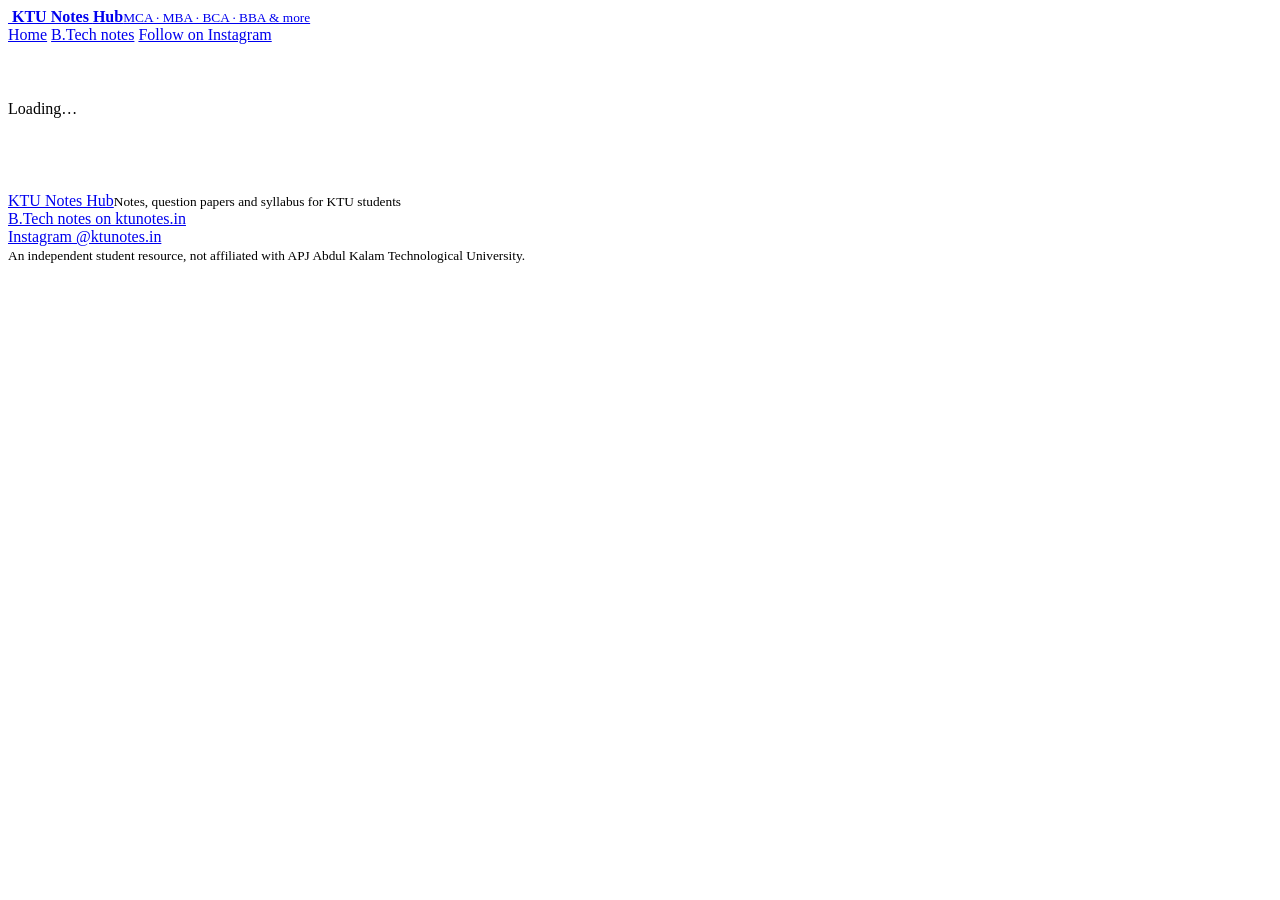
==== index.html @ 816b3c0c "Add files via upload" ====
<!doctype html>
<html lang="en">
<head>
<meta charset="utf-8">
<meta name="viewport" content="width=device-width, initial-scale=1, viewport-fit=cover">
<title>KTU Notes Hub – MCA, MBA, BCA, BBA Notes, Question Papers &amp; Syllabus</title>
<meta name="description" content="Free KTU notes, previous question papers and syllabus for MCA, MBA, BCA, BBA, M.Tech, B.Arch, B.Des and BHMCT. From the team behind ktunotes.in.">
<link rel="icon" href="assets/favicon.png">
<link rel="preconnect" href="https://fonts.googleapis.com">
<link rel="preconnect" href="https://fonts.gstatic.com" crossorigin>
<link href="https://fonts.googleapis.com/css2?family=Plus+Jakarta+Sans:wght@400;500;600;700;800&display=swap" rel="stylesheet">
<link rel="stylesheet" href="assets/style.css">
</head>
<body>
<header class="top">
  <div class="wrap">
    <a class="brand" href="./">
      <img src="assets/logo.png" alt="">
      <span><b>KTU Notes <span>Hub</span></b><small>MCA · MBA · BCA · BBA &amp; more</small></span>
    </a>
    <nav aria-label="Main">
      <a href="./">Home</a>
      <a href="https://ktunotes.in/" rel="noopener">B.Tech notes</a>
      <a class="cta" href="https://www.instagram.com/ktunotes.in/" rel="noopener">Follow on Instagram</a>
    </nav>
  </div>
</header>

<main id="app" class="wrap" aria-live="polite">
  <p class="hint" style="padding:40px 0">Loading…</p>
</main>

<footer>
  <div class="wrap">
    <div class="fbrand">
      <img src="assets/logo.png" alt="">
      <div><a href="./">KTU Notes Hub</a><small>Notes, question papers and syllabus for KTU students</small></div>
    </div>
    <div>
      <a href="https://ktunotes.in/" rel="noopener">B.Tech notes on ktunotes.in</a><br>
      <a href="https://www.instagram.com/ktunotes.in/" rel="noopener">Instagram @ktunotes.in</a>
    </div>
    <small>An independent student resource, not affiliated with APJ Abdul Kalam Technological University.</small>
  </div>
</footer>
<script src="assets/app.js"></script>
</body>
</html>
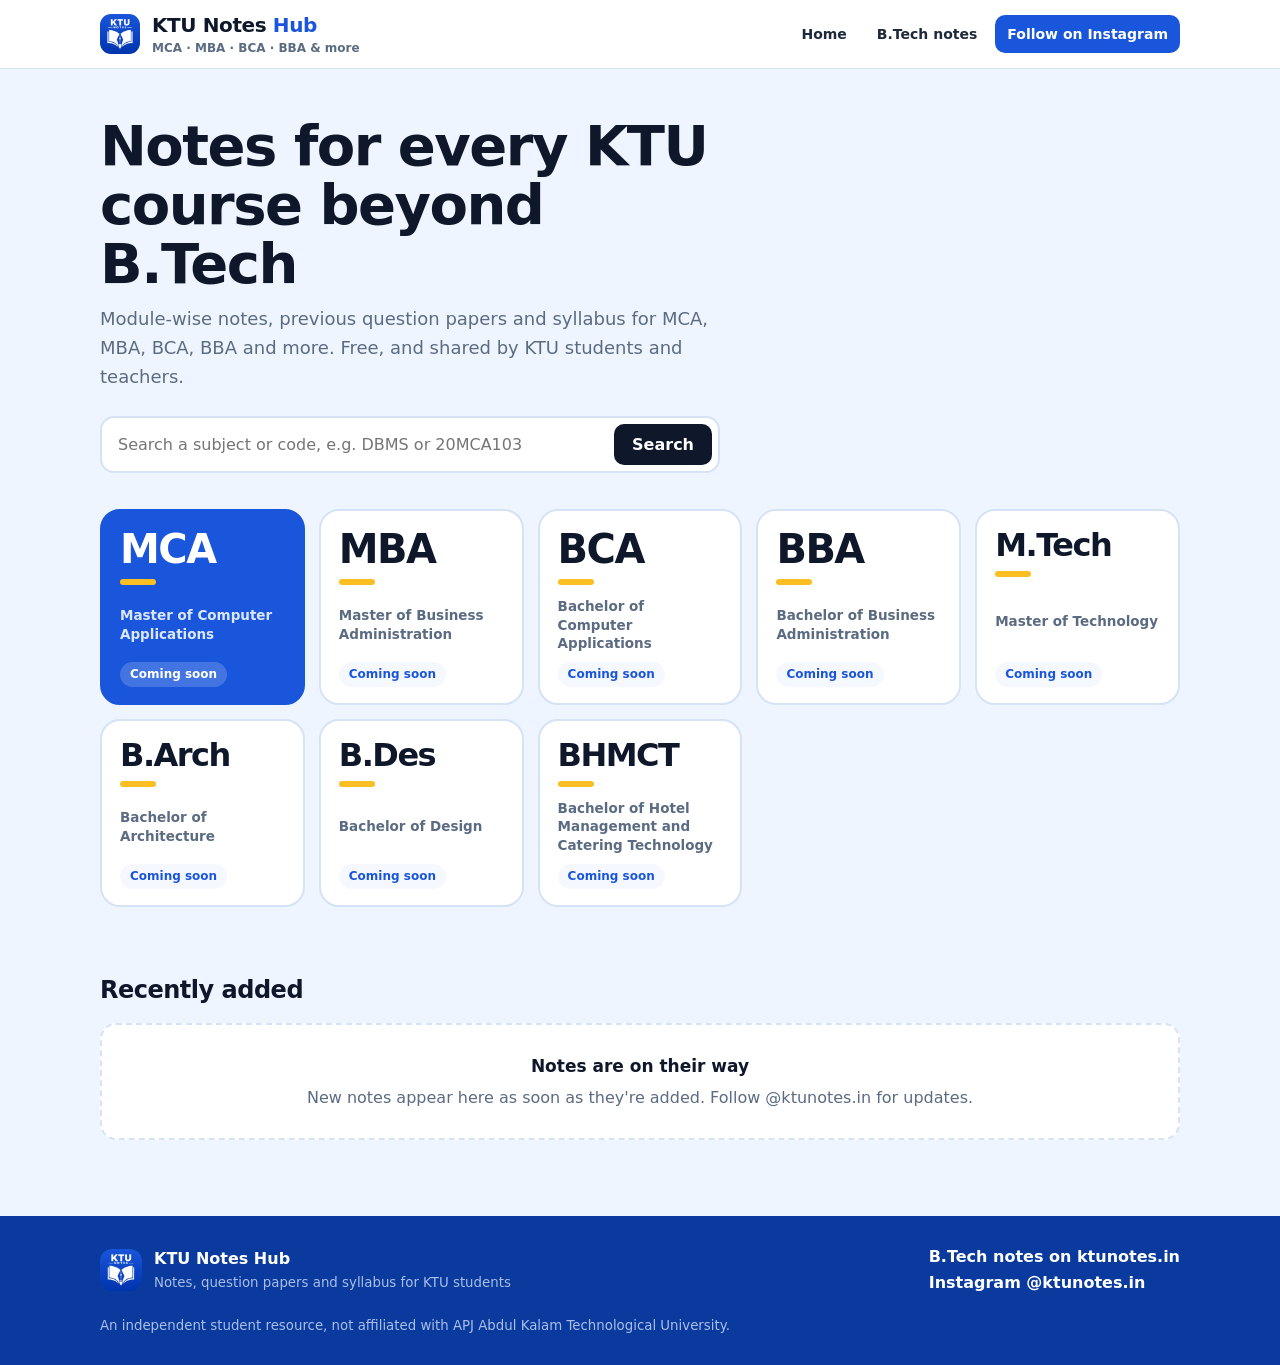
==== commit 9a2e6282: "Add files via upload" ====
--- a/index.html
+++ b/index.html
@@ -9,7 +9,7 @@
 <link rel="preconnect" href="https://fonts.googleapis.com">
 <link rel="preconnect" href="https://fonts.gstatic.com" crossorigin>
 <link href="https://fonts.googleapis.com/css2?family=Plus+Jakarta+Sans:wght@400;500;600;700;800&display=swap" rel="stylesheet">
-<link rel="stylesheet" href="assets/style.css">
+<link rel="stylesheet" href="assets/style.css?v=2">
 </head>
 <body>
 <header class="top">
@@ -43,6 +43,6 @@
     <small>An independent student resource, not affiliated with APJ Abdul Kalam Technological University.</small>
   </div>
 </footer>
-<script src="assets/app.js"></script>
+<script src="assets/app.js?v=2"></script>
 </body>
 </html>
--- a/assets/style.css
+++ b/assets/style.css
@@ -0,0 +1,160 @@
+/* KTU Notes Hub — shared styles (site + admin) */
+:root {
+  --blue: #1a56db;
+  --blue-deep: #0b3a9e;
+  --amber: #fbbf24;
+  --ink: #0f172a;
+  --text: #1e293b;
+  --muted: #5b6b82;
+  --line: #d6e2f5;
+  --bg: #eef5ff;
+  --surface: #ffffff;
+  --soft: #f5f9ff;
+  --ok: #047857;
+  --err: #b91c1c;
+  --radius: 16px;
+  color-scheme: light;
+  box-sizing: border-box;
+  padding-top: env(safe-area-inset-top, 0px);
+  padding-bottom: env(safe-area-inset-bottom, 0px);
+}
+@media (prefers-color-scheme: dark) {
+  :root:not([data-theme="light"]) {
+    --ink: #f1f5fb; --text: #dbe4f2; --muted: #93a3bd; --line: #26334f;
+    --bg: #0a1224; --surface: #111c33; --soft: #15223d; --blue: #5b8cff; --blue-deep: #0b3a9e;
+    color-scheme: dark;
+  }
+}
+*, *::before, *::after { box-sizing: inherit; }
+[hidden] { display: none !important; }
+html { scroll-padding-top: env(safe-area-inset-top, 0px); }
+body {
+  margin: 0; background: var(--bg); color: var(--text);
+  font: 16px/1.6 "Plus Jakarta Sans", system-ui, -apple-system, "Segoe UI", Roboto, sans-serif;
+  -webkit-font-smoothing: antialiased;
+}
+a { color: var(--blue); }
+img { max-width: 100%; }
+:focus-visible { outline: 3px solid var(--amber); outline-offset: 2px; border-radius: 6px; }
+.wrap { max-width: 1120px; margin: 0 auto; padding: 0 20px; }
+
+/* Header */
+.top { background: var(--surface); border-bottom: 1px solid var(--line); position: sticky; top: env(safe-area-inset-top, 0px); z-index: 20; }
+.top .wrap { display: flex; align-items: center; gap: 16px; min-height: 68px; }
+.brand { display: flex; align-items: center; gap: 12px; text-decoration: none; color: var(--ink); }
+.brand img { width: 40px; height: 40px; border-radius: 11px; }
+.brand b { font-size: 20px; font-weight: 800; letter-spacing: -0.4px; }
+.brand b span { color: var(--blue); }
+.brand small { display: block; font-size: 12px; color: var(--muted); font-weight: 600; margin-top: -2px; }
+.top nav { margin-left: auto; display: flex; gap: 6px; align-items: center; }
+.top nav a { text-decoration: none; color: var(--text); font-weight: 700; font-size: 14px; padding: 8px 12px; border-radius: 10px; }
+.top nav a:hover { background: var(--soft); }
+.top nav a.cta { background: var(--blue); color: #fff; }
+@media (max-width: 640px) { .top nav a:not(.cta) { display: none; } .brand small { display: none; } }
+
+/* Hero: the programme picker is the hero */
+.hero { padding: 48px 0 36px; }
+.hero h1 { font-size: clamp(32px, 5.4vw, 56px); line-height: 1.05; letter-spacing: -1.5px; color: var(--ink); margin: 0 0 12px; font-weight: 800; max-width: 16ch; }
+.hero p.lead { font-size: 18px; color: var(--muted); max-width: 56ch; margin: 0 0 24px; }
+.search { display: flex; gap: 8px; max-width: 620px; background: var(--surface); border: 2px solid var(--line); border-radius: 14px; padding: 6px; }
+.search:focus-within { border-color: var(--blue); }
+.search input { flex: 1; border: 0; background: none; font: inherit; font-size: 16px; padding: 8px 10px; color: var(--ink); min-width: 0; }
+.search input:focus { outline: none; }
+.search button { border: 0; background: var(--ink); color: #fff; font: inherit; font-weight: 800; border-radius: 10px; padding: 0 18px; cursor: pointer; }
+@media (prefers-color-scheme: dark) { :root:not([data-theme="light"]) .search button { background: var(--blue); } }
+
+.progs { display: grid; grid-template-columns: repeat(auto-fill, minmax(200px, 1fr)); gap: 14px; margin-top: 36px; }
+.prog { position: relative; display: flex; flex-direction: column; justify-content: space-between; min-height: 150px;
+  text-decoration: none; color: var(--ink); background: var(--surface); border: 2px solid var(--line); border-radius: 20px; padding: 18px 18px 16px; overflow: hidden; }
+.prog:hover { border-color: var(--blue); }
+.prog .code { font-size: 40px; overflow-wrap: anywhere; font-weight: 800; letter-spacing: -1.5px; line-height: 1; }
+.prog .code.long { font-size: 32px; }
+.prog .code::after { content: ""; display: block; width: 36px; height: 6px; border-radius: 3px; background: var(--amber); margin-top: 10px; }
+.prog .name { font-size: 13.5px; color: var(--muted); font-weight: 600; line-height: 1.35; margin-top: 12px; }
+.prog .count { align-self: flex-start; margin-top: 10px; font-size: 12px; font-weight: 800; color: var(--blue); background: var(--soft); border-radius: 999px; padding: 3px 10px; }
+.prog.featured { background: var(--blue); border-color: var(--blue); color: #fff; }
+.prog.featured .name { color: #dbe7ff; }
+.prog.featured .count { background: rgba(255,255,255,.18); color: #fff; }
+
+/* Sections */
+section.block { padding: 28px 0; }
+h2 { font-size: 24px; letter-spacing: -0.5px; color: var(--ink); margin: 0 0 14px; }
+.crumbs { font-size: 14px; color: var(--muted); padding-top: 22px; }
+.crumbs a { color: var(--muted); text-decoration: none; font-weight: 600; }
+.crumbs a:hover { color: var(--blue); }
+.page-head { padding: 10px 0 18px; }
+.page-head h1 { font-size: clamp(28px, 4.4vw, 44px); line-height: 1.1; letter-spacing: -1px; margin: 4px 0 8px; color: var(--ink); }
+.page-head p { color: var(--muted); margin: 0; }
+
+.sems { display: flex; flex-wrap: wrap; gap: 8px; margin: 6px 0 22px; }
+.sems a { text-decoration: none; font-weight: 800; font-size: 15px; color: var(--text); background: var(--surface); border: 2px solid var(--line); border-radius: 12px; padding: 8px 16px; }
+.sems a[aria-current="true"] { background: var(--ink); border-color: var(--ink); color: #fff; }
+@media (prefers-color-scheme: dark) { :root:not([data-theme="light"]) .sems a[aria-current="true"] { background: var(--blue); border-color: var(--blue); } }
+
+.subjects { display: grid; grid-template-columns: repeat(auto-fill, minmax(280px, 1fr)); gap: 12px; }
+.subject { display: block; text-decoration: none; color: var(--ink); background: var(--surface); border: 1.5px solid var(--line); border-radius: var(--radius); padding: 16px 18px; }
+.subject:hover { border-color: var(--blue); }
+.subject .scode { font-size: 13px; font-weight: 800; color: var(--blue); }
+.subject .sname { font-size: 17px; font-weight: 800; line-height: 1.3; margin: 2px 0 8px; }
+.subject .meta { font-size: 13px; color: var(--muted); }
+
+.group { margin-bottom: 26px; }
+.group h3 { font-size: 18px; margin: 0 0 10px; color: var(--ink); }
+.items { list-style: none; margin: 0; padding: 0; background: var(--surface); border: 1.5px solid var(--line); border-radius: var(--radius); overflow: hidden; }
+.items li + li { border-top: 1px solid var(--line); }
+.item { display: flex; align-items: center; gap: 14px; padding: 14px 16px; text-decoration: none; color: var(--text); }
+.item:hover { background: var(--soft); }
+.item .ico { width: 42px; height: 42px; flex-shrink: 0; border-radius: 12px; display: grid; place-items: center; background: var(--soft); color: var(--blue); font-weight: 800; font-size: 13px; }
+.item .t { font-weight: 800; color: var(--ink); line-height: 1.3; }
+.item .s { font-size: 13px; color: var(--muted); }
+.item .go { margin-left: auto; font-weight: 800; font-size: 14px; color: var(--blue); white-space: nowrap; }
+
+.empty { background: var(--surface); border: 2px dashed var(--line); border-radius: var(--radius); padding: 28px; text-align: center; color: var(--muted); }
+.empty b { display: block; color: var(--ink); font-size: 17px; margin-bottom: 4px; }
+
+.latest .item .s b { color: var(--text); font-weight: 700; }
+
+/* Footer */
+footer { margin-top: 48px; background: var(--blue-deep); color: #dbe7ff; }
+footer .wrap { display: flex; flex-wrap: wrap; gap: 20px 40px; align-items: center; justify-content: space-between; padding-top: 28px; padding-bottom: 28px; }
+footer a { color: #fff; font-weight: 700; text-decoration: none; }
+footer a:hover { text-decoration: underline; }
+footer .fbrand { display: flex; align-items: center; gap: 12px; }
+footer .fbrand img { width: 42px; height: 42px; border-radius: 12px; }
+footer small { display: block; color: #a9bfe8; }
+
+/* Admin */
+.panel { background: var(--surface); border: 1.5px solid var(--line); border-radius: var(--radius); padding: 20px; margin-bottom: 18px; }
+.panel h2 { font-size: 20px; }
+.grid2 { display: grid; grid-template-columns: repeat(auto-fit, minmax(220px, 1fr)); gap: 12px 16px; }
+label.f { display: flex; flex-direction: column; gap: 6px; font-size: 13.5px; font-weight: 700; color: var(--text); }
+label.f small { font-weight: 500; color: var(--muted); }
+input.in, select.in, textarea.in { font: inherit; font-size: 15px; color: var(--ink); background: var(--soft); border: 1.5px solid var(--line); border-radius: 10px; padding: 10px 12px; width: 100%; }
+input.in:focus, select.in:focus, textarea.in:focus { outline: none; border-color: var(--blue); }
+.btn { font: inherit; font-weight: 800; font-size: 14.5px; border: 0; border-radius: 10px; padding: 11px 18px; cursor: pointer; background: var(--blue); color: #fff; }
+.btn:disabled { opacity: .5; cursor: default; }
+.btn.ghost { background: transparent; color: var(--blue); border: 1.5px solid var(--blue); }
+.btn.danger { background: transparent; color: var(--err); border: 1.5px solid var(--err); padding: 7px 12px; font-size: 13px; }
+.btn.small { padding: 7px 12px; font-size: 13px; }
+.row { display: flex; gap: 10px; flex-wrap: wrap; align-items: center; }
+.tabs { display: flex; gap: 6px; flex-wrap: wrap; margin: 18px 0; }
+.tabs button { font: inherit; font-weight: 800; border: 1.5px solid var(--line); background: var(--surface); color: var(--text); border-radius: 10px; padding: 9px 16px; cursor: pointer; }
+.tabs button[aria-selected="true"] { background: var(--ink); color: #fff; border-color: var(--ink); }
+.status { font-size: 14px; font-weight: 700; padding: 10px 14px; border-radius: 10px; margin: 10px 0; }
+.status.ok { background: #d1fae5; color: #065f46; }
+.status.err { background: #fee2e2; color: #991b1b; }
+.status.info { background: var(--soft); color: var(--text); border: 1px solid var(--line); }
+.status:empty { display: none; }
+table.list { width: 100%; border-collapse: collapse; font-size: 14px; }
+table.list th { text-align: left; font-size: 12.5px; color: var(--muted); font-weight: 800; padding: 8px 10px; border-bottom: 1.5px solid var(--line); }
+table.list td { padding: 10px; border-bottom: 1px solid var(--line); vertical-align: top; }
+.scroll { overflow-x: auto; }
+.seg { display: inline-flex; border: 1.5px solid var(--line); border-radius: 10px; overflow: hidden; }
+.seg label { padding: 8px 14px; font-weight: 700; font-size: 14px; cursor: pointer; }
+.seg input { position: absolute; opacity: 0; }
+.seg input:checked + span { color: var(--blue); }
+.seg label:has(input:checked) { background: var(--soft); }
+.seg label:focus-within { outline: 3px solid var(--amber); outline-offset: -3px; }
+.hint { font-size: 13px; color: var(--muted); }
+
+@media (prefers-reduced-motion: reduce) { * { transition: none !important; animation: none !important; } }
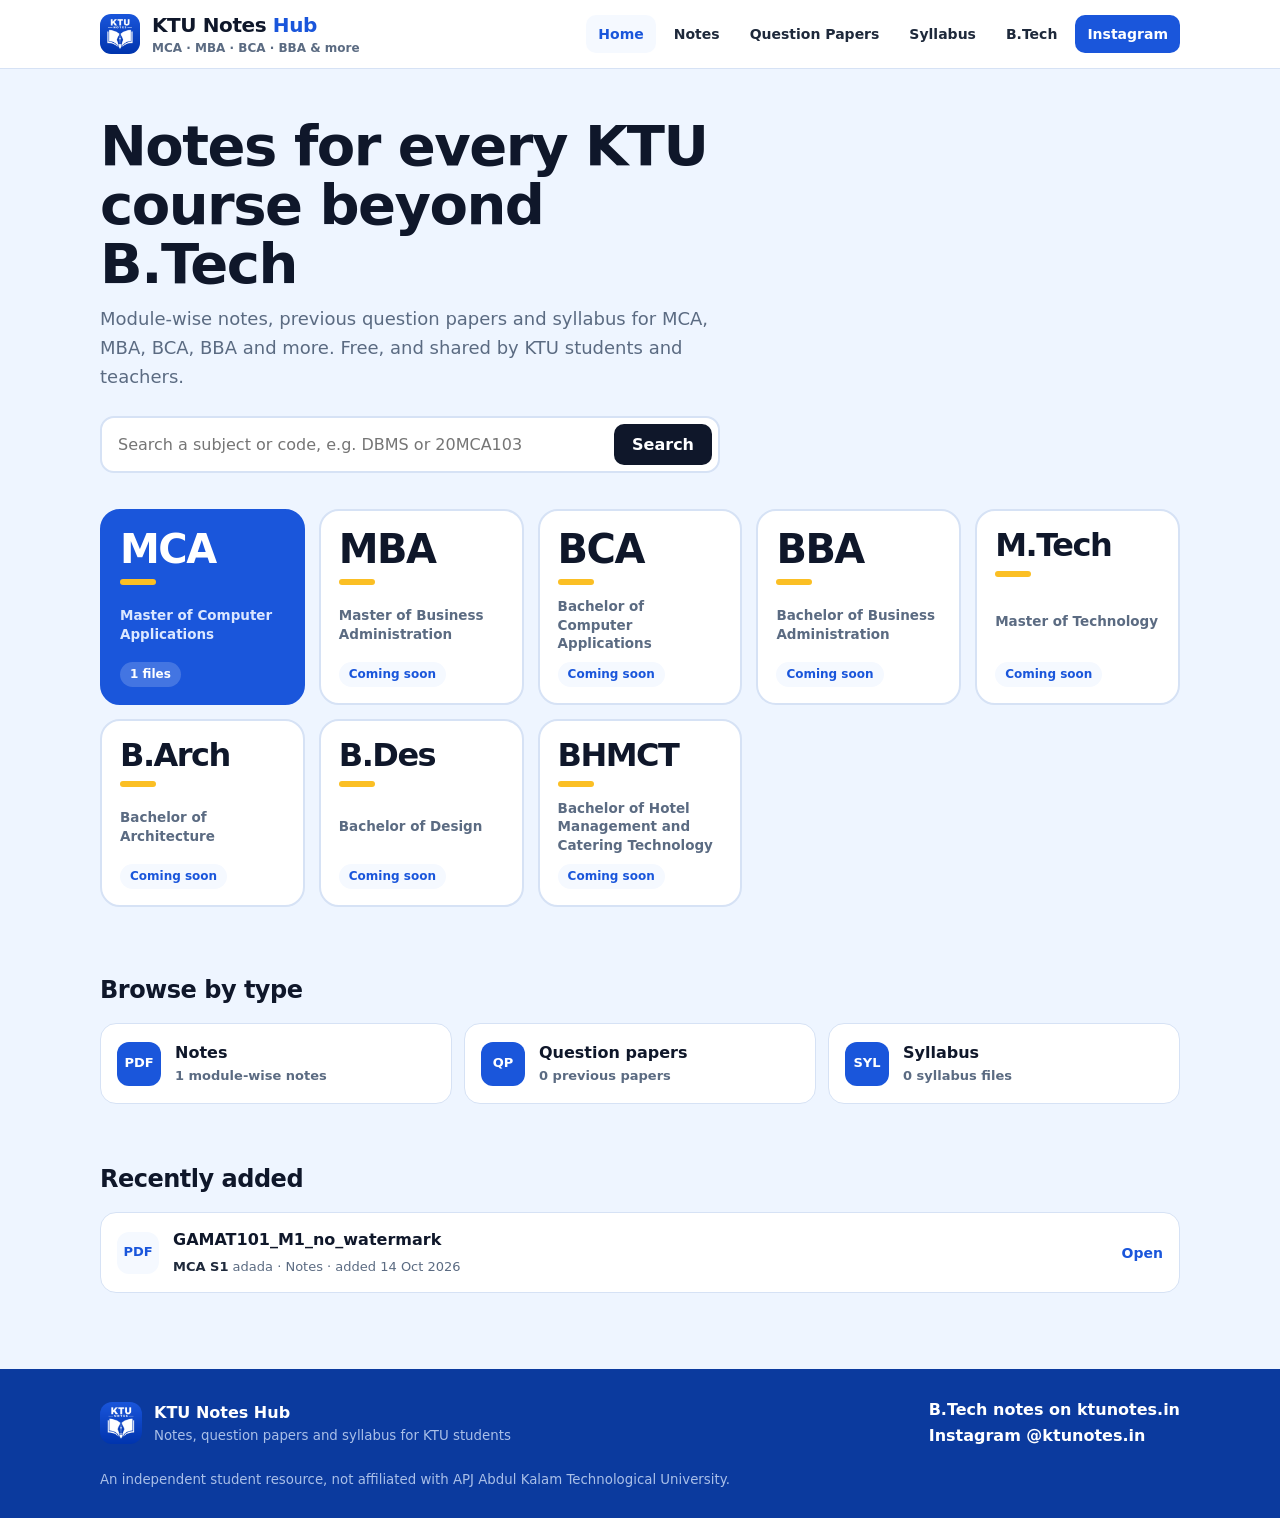
==== commit 6b14bda6: "v3: notes/QP links and mobile layout" ====
--- a/index.html
+++ b/index.html
@@ -9,7 +9,7 @@
 <link rel="preconnect" href="https://fonts.googleapis.com">
 <link rel="preconnect" href="https://fonts.gstatic.com" crossorigin>
 <link href="https://fonts.googleapis.com/css2?family=Plus+Jakarta+Sans:wght@400;500;600;700;800&display=swap" rel="stylesheet">
-<link rel="stylesheet" href="assets/style.css?v=2">
+<link rel="stylesheet" href="assets/style.css?v=3">
 </head>
 <body>
 <header class="top">
@@ -18,10 +18,13 @@
       <img src="assets/logo.png" alt="">
       <span><b>KTU Notes <span>Hub</span></b><small>MCA · MBA · BCA · BBA &amp; more</small></span>
     </a>
-    <nav aria-label="Main">
-      <a href="./">Home</a>
-      <a href="https://ktunotes.in/" rel="noopener">B.Tech notes</a>
-      <a class="cta" href="https://www.instagram.com/ktunotes.in/" rel="noopener">Follow on Instagram</a>
+    <nav aria-label="Main" class="mainnav">
+      <a href="./" data-nav="home">Home</a>
+      <a href="?type=notes" data-nav="notes">Notes</a>
+      <a href="?type=qp" data-nav="qp">Question Papers</a>
+      <a href="?type=syllabus" data-nav="syllabus">Syllabus</a>
+      <a href="https://ktunotes.in/" rel="noopener">B.Tech</a>
+      <a class="cta" href="https://www.instagram.com/ktunotes.in/" rel="noopener">Instagram</a>
     </nav>
   </div>
 </header>
@@ -43,6 +46,13 @@
     <small>An independent student resource, not affiliated with APJ Abdul Kalam Technological University.</small>
   </div>
 </footer>
-<script src="assets/app.js?v=2"></script>
+<nav class="bottombar" aria-label="Quick links">
+  <a href="./" data-nav="home"><svg viewBox="0 0 24 24" aria-hidden="true"><path d="M3 11l9-7 9 7v9a1 1 0 0 1-1 1h-5v-6H9v6H4a1 1 0 0 1-1-1z"/></svg>Home</a>
+  <a href="?type=notes" data-nav="notes"><svg viewBox="0 0 24 24" aria-hidden="true"><path d="M6 3h9l4 4v14H6z"/><path d="M14 3v5h5M9 13h7M9 17h7"/></svg>Notes</a>
+  <a href="?type=qp" data-nav="qp"><svg viewBox="0 0 24 24" aria-hidden="true"><path d="M5 4h14v16H5z"/><path d="M9 9h6M9 13h6M9 17h3"/></svg>Papers</a>
+  <a href="?type=syllabus" data-nav="syllabus"><svg viewBox="0 0 24 24" aria-hidden="true"><path d="M4 5h6a3 3 0 0 1 2 1 3 3 0 0 1 2-1h6v14h-6a3 3 0 0 0-2 1 3 3 0 0 0-2-1H4z"/><path d="M12 6v14"/></svg>Syllabus</a>
+  <a href="?search=1" data-nav="search"><svg viewBox="0 0 24 24" aria-hidden="true"><circle cx="11" cy="11" r="7"/><path d="M20 20l-4-4"/></svg>Search</a>
+</nav>
+<script src="assets/app.js?v=3"></script>
 </body>
 </html>
--- a/assets/style.css
+++ b/assets/style.css
@@ -50,7 +50,20 @@
 .top nav a { text-decoration: none; color: var(--text); font-weight: 700; font-size: 14px; padding: 8px 12px; border-radius: 10px; }
 .top nav a:hover { background: var(--soft); }
 .top nav a.cta { background: var(--blue); color: #fff; }
-@media (max-width: 640px) { .top nav a:not(.cta) { display: none; } .brand small { display: none; } }
+.top nav a[aria-current="page"] { color: var(--blue); background: var(--soft); }
+
+/* Bottom tab bar: phones only */
+.bottombar { display: none; }
+@media (max-width: 760px) {
+  .top nav.mainnav a:not(.cta) { display: none; }
+  .brand small { display: none; }
+  .bottombar { display: grid; grid-template-columns: repeat(5, 1fr); position: fixed; left: 0; right: 0; bottom: 0; z-index: 30;
+    background: var(--surface); border-top: 1px solid var(--line); padding-bottom: env(safe-area-inset-bottom, 0px); box-shadow: 0 -4px 18px rgba(15,23,42,.06); }
+  .bottombar a { display: flex; flex-direction: column; align-items: center; gap: 2px; padding: 8px 0 7px; font-size: 11.5px; font-weight: 700; color: var(--muted); text-decoration: none; }
+  .bottombar svg { width: 22px; height: 22px; fill: none; stroke: currentColor; stroke-width: 1.8; stroke-linecap: round; stroke-linejoin: round; }
+  .bottombar a[aria-current="page"] { color: var(--blue); }
+  body { padding-bottom: calc(64px + env(safe-area-inset-bottom, 0px)); }
+}
 
 /* Hero: the programme picker is the hero */
 .hero { padding: 48px 0 36px; }
@@ -63,7 +76,7 @@
 .search button { border: 0; background: var(--ink); color: #fff; font: inherit; font-weight: 800; border-radius: 10px; padding: 0 18px; cursor: pointer; }
 @media (prefers-color-scheme: dark) { :root:not([data-theme="light"]) .search button { background: var(--blue); } }
 
-.progs { display: grid; grid-template-columns: repeat(auto-fill, minmax(200px, 1fr)); gap: 14px; margin-top: 36px; }
+.progs { display: grid; grid-template-columns: repeat(auto-fill, minmax(min(200px, 44vw), 1fr)); gap: 14px; margin-top: 36px; }
 .prog { position: relative; display: flex; flex-direction: column; justify-content: space-between; min-height: 150px;
   text-decoration: none; color: var(--ink); background: var(--surface); border: 2px solid var(--line); border-radius: 20px; padding: 18px 18px 16px; overflow: hidden; }
 .prog:hover { border-color: var(--blue); }
@@ -158,3 +171,47 @@
 .hint { font-size: 13px; color: var(--muted); }
 
 @media (prefers-reduced-motion: reduce) { * { transition: none !important; animation: none !important; } }
+
+/* Quick links on the home page */
+.quick { display: grid; grid-template-columns: repeat(3, 1fr); gap: 12px; }
+.quick a { display: flex; align-items: center; gap: 14px; text-decoration: none; color: var(--ink); background: var(--surface); border: 1.5px solid var(--line); border-radius: var(--radius); padding: 16px; font-weight: 800; }
+.quick a:hover { border-color: var(--blue); }
+.quick a span.ico { width: 44px; height: 44px; flex-shrink: 0; border-radius: 12px; background: var(--blue); color: #fff; display: grid; place-items: center; font-size: 13px; }
+.quick a small { display: block; font-weight: 600; color: var(--muted); font-size: 13px; }
+
+/* Course filter chips on Notes / Papers / Syllabus pages */
+.chips { display: flex; gap: 8px; overflow-x: auto; padding-bottom: 4px; margin: 0 0 20px; -webkit-overflow-scrolling: touch; }
+.chips a { flex-shrink: 0; text-decoration: none; font-weight: 800; font-size: 14px; color: var(--text); background: var(--surface); border: 1.5px solid var(--line); border-radius: 999px; padding: 7px 14px; }
+.chips a[aria-current="true"] { background: var(--blue); border-color: var(--blue); color: #fff; }
+.semhead { font-size: 15px; color: var(--muted); font-weight: 800; margin: 22px 0 10px; }
+.subjhead { display: flex; align-items: baseline; gap: 8px; flex-wrap: wrap; margin: 14px 0 8px; text-decoration: none; color: var(--ink); }
+.subjhead b { font-size: 16px; } .subjhead span { font-size: 13px; color: var(--blue); font-weight: 800; }
+.jump { display: flex; gap: 8px; flex-wrap: wrap; margin: 0 0 18px; }
+.jump a { text-decoration: none; font-weight: 700; font-size: 13.5px; color: var(--blue); background: var(--soft); border-radius: 999px; padding: 5px 12px; }
+
+@media (max-width: 760px) {
+  .wrap { padding: 0 16px; }
+  .top .wrap { min-height: 60px; }
+  .brand img { width: 36px; height: 36px; }
+  .brand b { font-size: 18px; }
+  .top nav a.cta { padding: 7px 12px; font-size: 13px; }
+  .hero { padding: 28px 0 20px; }
+  .hero p.lead { font-size: 16px; }
+  .search input { font-size: 16px; }
+  .search button { padding: 0 14px; }
+  .progs { gap: 10px; margin-top: 24px; }
+  .prog { min-height: 128px; padding: 14px; border-radius: 16px; }
+  .prog .code { font-size: 30px; } .prog .code.long { font-size: 24px; }
+  .prog .name { font-size: 12.5px; }
+  .quick { grid-template-columns: 1fr; gap: 8px; }
+  .quick a { padding: 12px 14px; }
+  .subjects { grid-template-columns: 1fr; }
+  .item { padding: 12px; gap: 12px; }
+  .item .ico { width: 38px; height: 38px; }
+  .item .go { font-size: 13px; }
+  .page-head h1 { font-size: 28px; }
+  .sems { flex-wrap: nowrap; overflow-x: auto; }
+  .sems a { flex-shrink: 0; }
+  footer .wrap { flex-direction: column; align-items: flex-start; }
+  section.block { padding: 18px 0; }
+}
